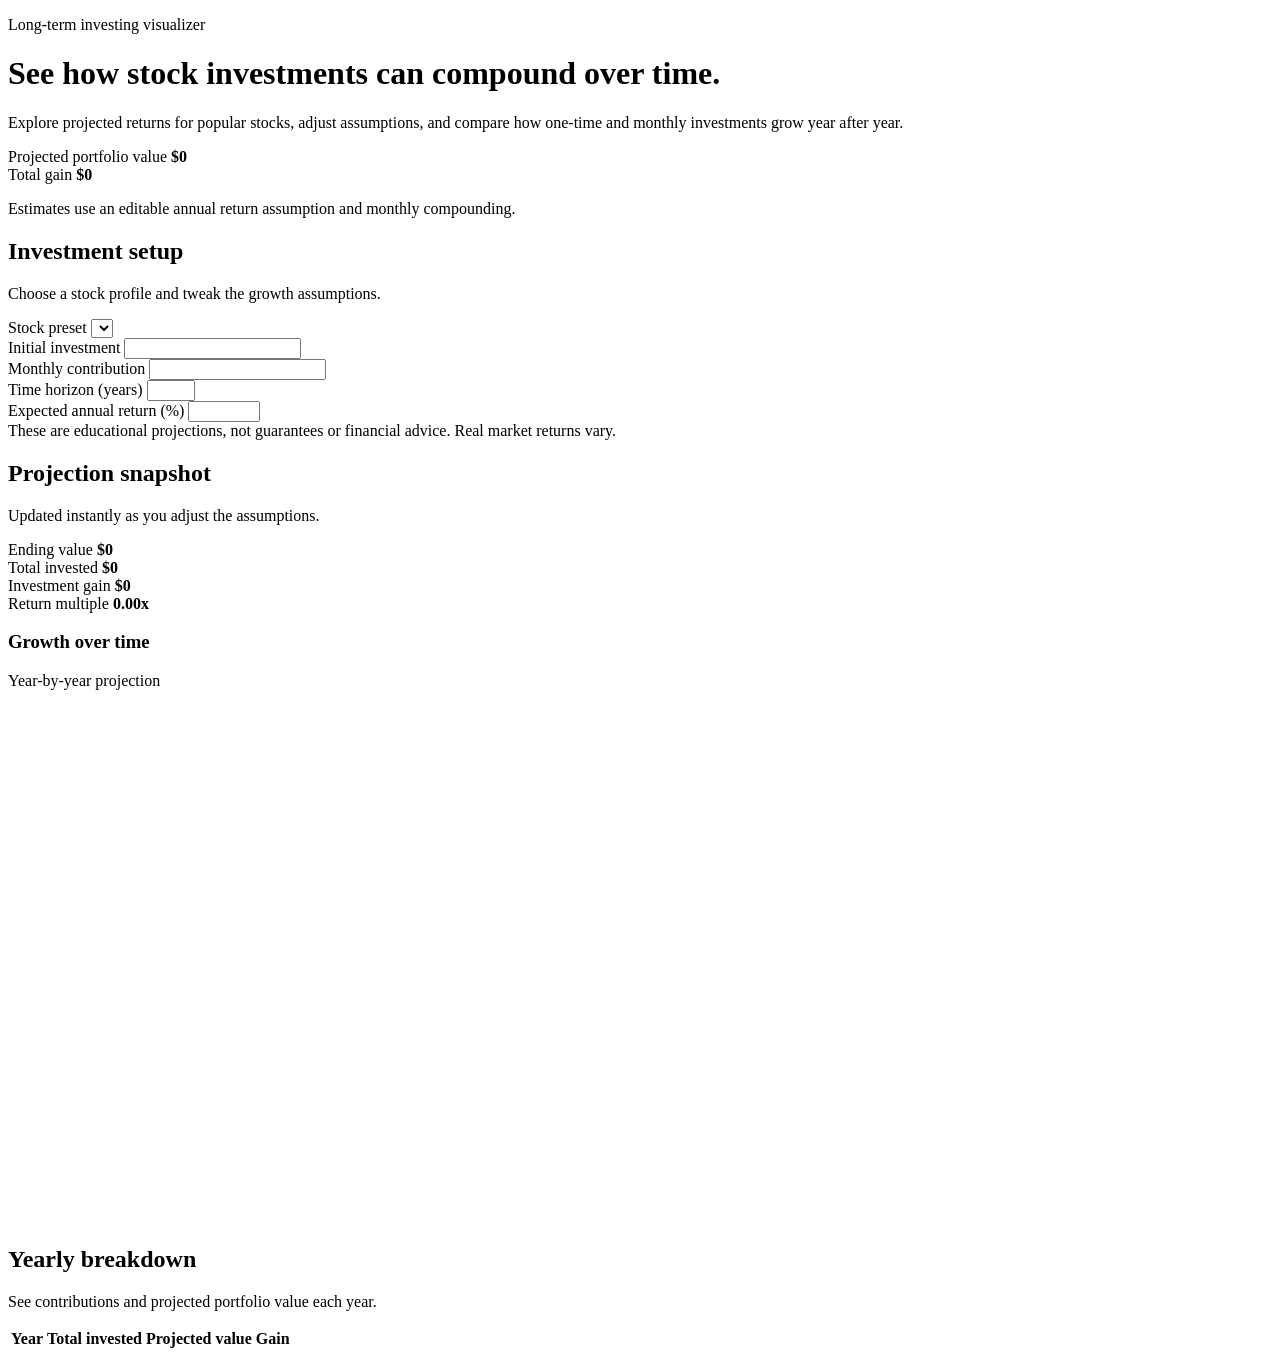
==== index.html @ 7ef314bb "Rename Claude_t1/index.html to index.html" ====
<!DOCTYPE html>
<html lang="en">
  <head>
    <meta charset="UTF-8" />
    <meta name="viewport" content="width=device-width, initial-scale=1.0" />
    <title>Stock Return Forecaster</title>
    <link rel="stylesheet" href="./styles.css" />
  </head>
  <body>
    <div class="page-shell">
      <header class="hero">
        <div class="hero-copy">
          <p class="eyebrow">Long-term investing visualizer</p>
          <h1>See how stock investments can compound over time.</h1>
          <p class="hero-text">
            Explore projected returns for popular stocks, adjust assumptions,
            and compare how one-time and monthly investments grow year after
            year.
          </p>
        </div>
        <div class="hero-card">
          <div class="hero-stat">
            <span class="label">Projected portfolio value</span>
            <strong id="heroFutureValue">$0</strong>
          </div>
          <div class="hero-stat">
            <span class="label">Total gain</span>
            <strong id="heroGain">$0</strong>
          </div>
          <p class="hero-note">
            Estimates use an editable annual return assumption and monthly
            compounding.
          </p>
        </div>
      </header>

      <main class="content-grid">
        <section class="panel controls-panel">
          <div class="panel-heading">
            <h2>Investment setup</h2>
            <p>Choose a stock profile and tweak the growth assumptions.</p>
          </div>

          <div class="control-group">
            <label for="stockSelect">Stock preset</label>
            <select id="stockSelect"></select>
          </div>

          <div class="control-grid">
            <div class="control-group">
              <label for="initialInvestment">Initial investment</label>
              <input id="initialInvestment" type="number" min="0" step="100" />
            </div>
            <div class="control-group">
              <label for="monthlyContribution">Monthly contribution</label>
              <input id="monthlyContribution" type="number" min="0" step="50" />
            </div>
            <div class="control-group">
              <label for="years">Time horizon (years)</label>
              <input id="years" type="number" min="1" max="50" step="1" />
            </div>
            <div class="control-group">
              <label for="annualReturn">Expected annual return (%)</label>
              <input id="annualReturn" type="number" min="-50" max="50" step="0.1" />
            </div>
          </div>

          <div class="preset-notes" id="presetNotes"></div>

          <div class="disclaimer">
            These are educational projections, not guarantees or financial
            advice. Real market returns vary.
          </div>
        </section>

        <section class="panel results-panel">
          <div class="panel-heading">
            <h2>Projection snapshot</h2>
            <p>Updated instantly as you adjust the assumptions.</p>
          </div>

          <div class="metric-grid">
            <article class="metric-card">
              <span class="metric-label">Ending value</span>
              <strong class="metric-value" id="futureValue">$0</strong>
            </article>
            <article class="metric-card">
              <span class="metric-label">Total invested</span>
              <strong class="metric-value" id="totalInvested">$0</strong>
            </article>
            <article class="metric-card">
              <span class="metric-label">Investment gain</span>
              <strong class="metric-value" id="totalGain">$0</strong>
            </article>
            <article class="metric-card">
              <span class="metric-label">Return multiple</span>
              <strong class="metric-value" id="returnMultiple">0.00x</strong>
            </article>
          </div>

          <div class="chart-panel">
            <div class="chart-header">
              <h3>Growth over time</h3>
              <span id="chartCaption">Year-by-year projection</span>
            </div>
            <svg id="projectionChart" viewBox="0 0 760 320" role="img" aria-label="Investment projection chart"></svg>
          </div>
        </section>

        <section class="panel table-panel">
          <div class="panel-heading">
            <h2>Yearly breakdown</h2>
            <p>See contributions and projected portfolio value each year.</p>
          </div>
          <div class="table-wrap">
            <table>
              <thead>
                <tr>
                  <th>Year</th>
                  <th>Total invested</th>
                  <th>Projected value</th>
                  <th>Gain</th>
                </tr>
              </thead>
              <tbody id="projectionTableBody"></tbody>
            </table>
          </div>
        </section>
      </main>
    </div>

    <script src="./script.js"></script>
  </body>
</html>
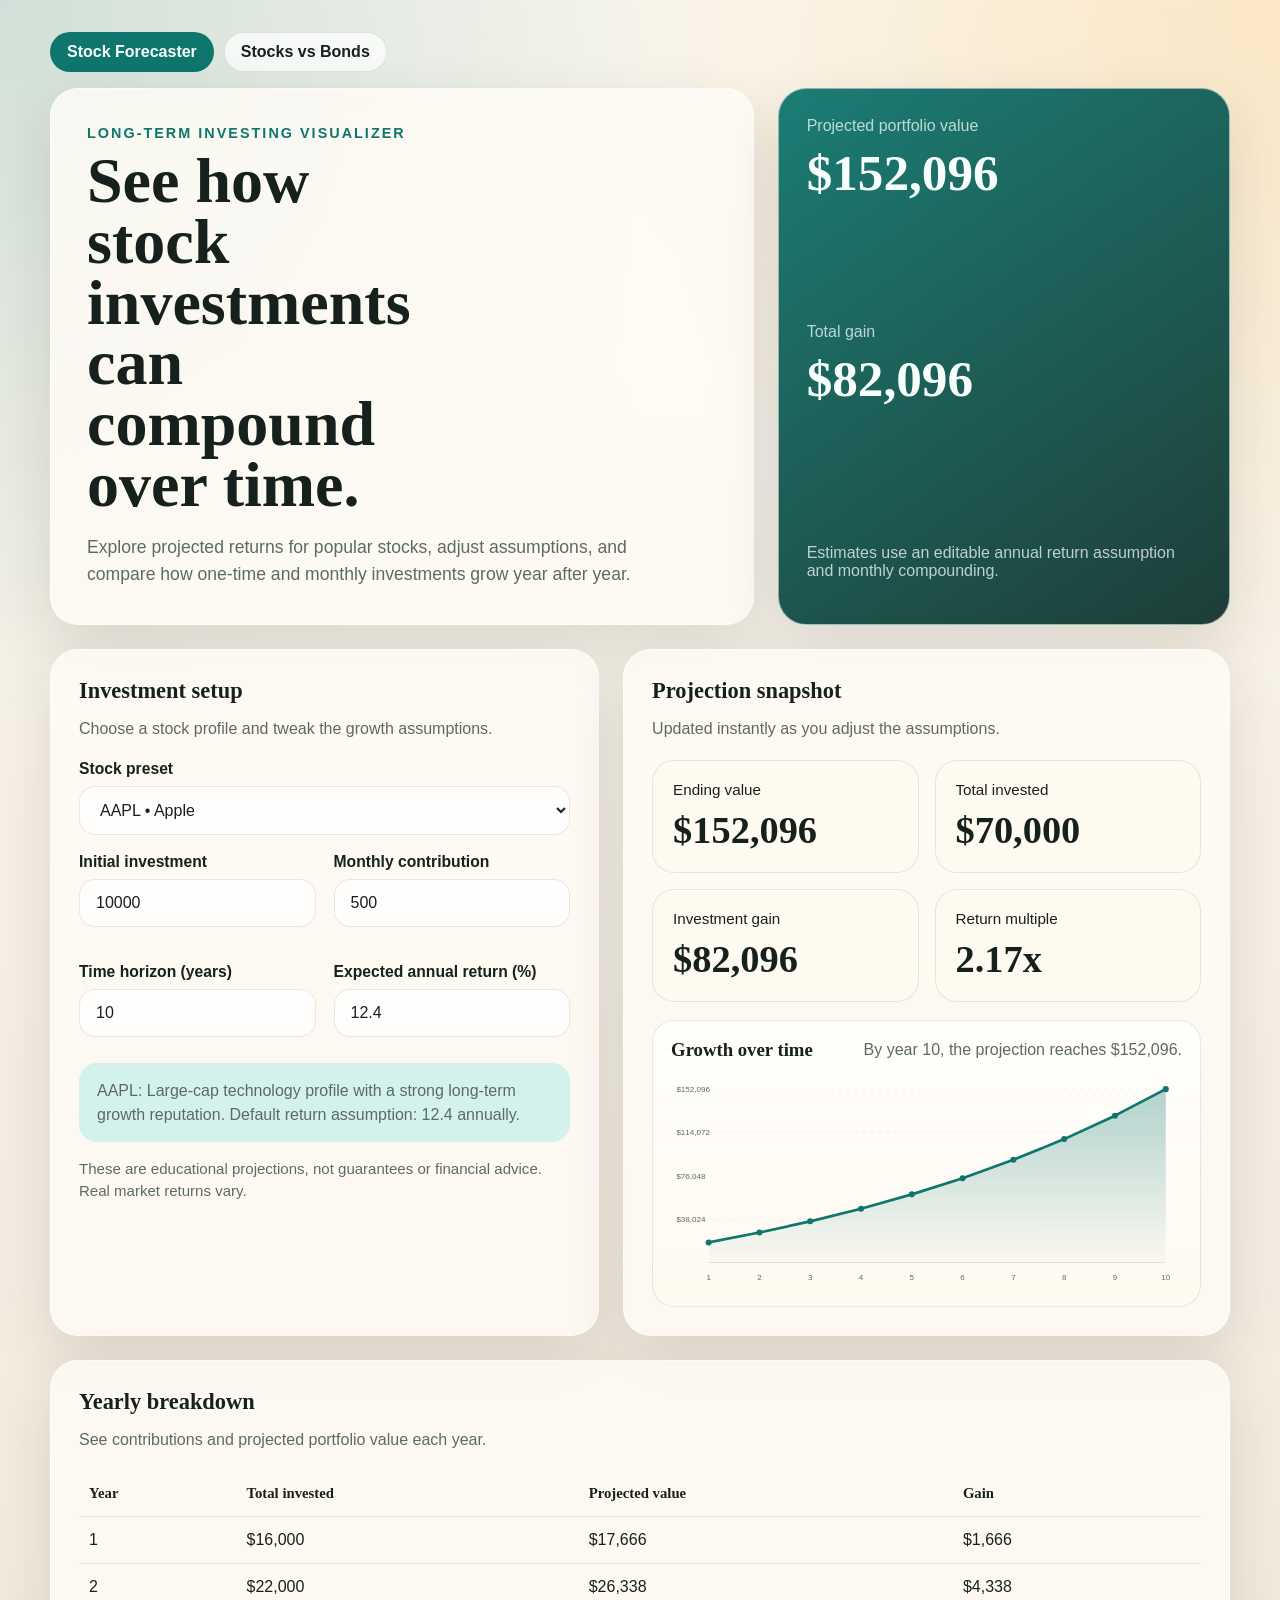
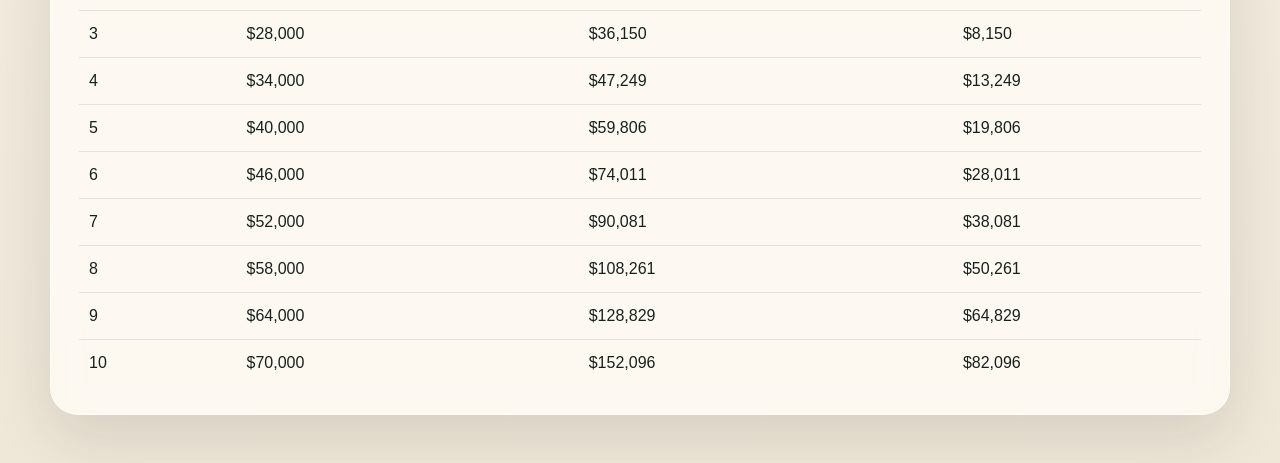
==== commit addc0756: "first commit" ====
--- a/index.html
+++ b/index.html
@@ -8,6 +8,11 @@
   </head>
   <body>
     <div class="page-shell">
+      <nav class="site-nav">
+        <a class="nav-link nav-link-active" href="./index.html">Stock Forecaster</a>
+        <a class="nav-link" href="./compare.html">Stocks vs Bonds</a>
+      </nav>
+
       <header class="hero">
         <div class="hero-copy">
           <p class="eyebrow">Long-term investing visualizer</p>
--- a/styles.css
+++ b/styles.css
@@ -0,0 +1,401 @@
+:root {
+  --bg: #f3efe7;
+  --surface: rgba(255, 252, 246, 0.82);
+  --surface-strong: #fffaf0;
+  --ink: #16211d;
+  --muted: #5d6a64;
+  --accent: #0f766e;
+  --accent-soft: #d4f2ec;
+  --accent-2: #f59e0b;
+  --line: rgba(22, 33, 29, 0.1);
+  --shadow: 0 22px 60px rgba(33, 36, 22, 0.12);
+}
+
+* {
+  box-sizing: border-box;
+}
+
+body {
+  margin: 0;
+  min-height: 100vh;
+  font-family: "Avenir Next", "Trebuchet MS", sans-serif;
+  color: var(--ink);
+  background:
+    radial-gradient(circle at top left, rgba(15, 118, 110, 0.18), transparent 30%),
+    radial-gradient(circle at top right, rgba(245, 158, 11, 0.18), transparent 28%),
+    linear-gradient(180deg, #fbf7ef 0%, #efe7d8 100%);
+}
+
+.page-shell {
+  width: min(1180px, calc(100% - 32px));
+  margin: 0 auto;
+  padding: 32px 0 48px;
+}
+
+.site-nav {
+  display: flex;
+  gap: 10px;
+  flex-wrap: wrap;
+  margin-bottom: 16px;
+}
+
+.nav-link {
+  text-decoration: none;
+  color: var(--ink);
+  padding: 10px 16px;
+  border-radius: 999px;
+  border: 1px solid var(--line);
+  background: rgba(255, 255, 255, 0.72);
+  font-weight: 700;
+}
+
+.nav-link-active {
+  background: var(--accent);
+  color: #f6fffc;
+  border-color: transparent;
+}
+
+.hero {
+  display: grid;
+  grid-template-columns: 1.4fr 0.9fr;
+  gap: 24px;
+  align-items: stretch;
+  margin-bottom: 24px;
+}
+
+.simple-hero h1 {
+  max-width: 12ch;
+}
+
+.hero-copy,
+.hero-card,
+.panel {
+  backdrop-filter: blur(14px);
+  background: var(--surface);
+  border: 1px solid rgba(255, 255, 255, 0.55);
+  box-shadow: var(--shadow);
+  border-radius: 28px;
+}
+
+.hero-copy {
+  padding: 36px;
+}
+
+.eyebrow {
+  margin: 0 0 10px;
+  font-size: 0.9rem;
+  letter-spacing: 0.14em;
+  text-transform: uppercase;
+  color: var(--accent);
+  font-weight: 700;
+}
+
+h1,
+h2,
+h3 {
+  font-family: "Iowan Old Style", "Palatino Linotype", serif;
+  margin: 0;
+}
+
+h1 {
+  font-size: clamp(2.5rem, 5vw, 4.8rem);
+  line-height: 0.95;
+  max-width: 11ch;
+}
+
+.hero-text,
+.panel-heading p,
+.hero-note,
+.preset-notes,
+.disclaimer,
+.label,
+#chartCaption {
+  color: var(--muted);
+}
+
+.hero-text {
+  max-width: 58ch;
+  font-size: 1.1rem;
+  line-height: 1.55;
+  margin: 18px 0 0;
+}
+
+.hero-card {
+  padding: 28px;
+  display: flex;
+  flex-direction: column;
+  justify-content: space-between;
+  background:
+    linear-gradient(145deg, rgba(15, 118, 110, 0.95), rgba(18, 51, 46, 0.95)),
+    var(--surface);
+  color: #f6fffc;
+}
+
+.hero-card .label,
+.hero-card .hero-note {
+  color: rgba(246, 255, 252, 0.74);
+}
+
+.hero-stat strong {
+  display: block;
+  margin-top: 8px;
+  font-size: clamp(2rem, 4vw, 3.3rem);
+  font-family: "Iowan Old Style", "Palatino Linotype", serif;
+}
+
+.content-grid {
+  display: grid;
+  grid-template-columns: 0.95fr 1.05fr;
+  gap: 24px;
+}
+
+.panel {
+  padding: 28px;
+}
+
+.results-panel,
+.table-panel {
+  grid-column: auto;
+}
+
+.table-panel {
+  grid-column: 1 / -1;
+}
+
+.panel-heading {
+  margin-bottom: 22px;
+}
+
+.panel-heading h2 {
+  font-size: 1.4rem;
+  margin-bottom: 4px;
+}
+
+.control-group {
+  display: flex;
+  flex-direction: column;
+  gap: 8px;
+  margin-bottom: 18px;
+}
+
+.control-grid {
+  display: grid;
+  grid-template-columns: repeat(2, minmax(0, 1fr));
+  gap: 18px;
+}
+
+label {
+  font-weight: 700;
+  font-size: 0.98rem;
+}
+
+input,
+select {
+  width: 100%;
+  border: 1px solid var(--line);
+  border-radius: 16px;
+  padding: 14px 16px;
+  font: inherit;
+  color: var(--ink);
+  background: rgba(255, 255, 255, 0.8);
+}
+
+input:focus,
+select:focus {
+  outline: 2px solid rgba(15, 118, 110, 0.18);
+  border-color: rgba(15, 118, 110, 0.45);
+}
+
+.preset-notes {
+  border-radius: 18px;
+  background: var(--accent-soft);
+  padding: 16px 18px;
+  line-height: 1.45;
+  margin-top: 8px;
+}
+
+.disclaimer {
+  margin-top: 16px;
+  font-size: 0.94rem;
+  line-height: 1.45;
+}
+
+.metric-grid {
+  display: grid;
+  grid-template-columns: repeat(2, minmax(0, 1fr));
+  gap: 16px;
+  margin-bottom: 18px;
+}
+
+.metric-card {
+  padding: 20px;
+  border-radius: 22px;
+  background: var(--surface-strong);
+  border: 1px solid var(--line);
+}
+
+.metric-label {
+  display: block;
+  font-size: 0.95rem;
+  margin-bottom: 10px;
+}
+
+.metric-value {
+  font-family: "Iowan Old Style", "Palatino Linotype", serif;
+  font-size: clamp(1.5rem, 3vw, 2.4rem);
+}
+
+.chart-panel {
+  border: 1px solid var(--line);
+  border-radius: 22px;
+  background: linear-gradient(180deg, rgba(255, 255, 255, 0.76), rgba(255, 250, 240, 0.96));
+  padding: 18px;
+}
+
+.chart-header {
+  display: flex;
+  justify-content: space-between;
+  align-items: center;
+  gap: 12px;
+  margin-bottom: 12px;
+}
+
+#projectionChart {
+  width: 100%;
+  height: auto;
+  display: block;
+}
+
+.table-wrap {
+  overflow-x: auto;
+}
+
+.compare-notes,
+.compare-summary {
+  display: grid;
+  grid-template-columns: repeat(2, minmax(0, 1fr));
+  gap: 16px;
+  margin-top: 18px;
+}
+
+.mini-note {
+  border-radius: 20px;
+  border: 1px solid var(--line);
+  background: var(--surface-strong);
+  padding: 18px;
+}
+
+.mini-note p {
+  margin: 10px 0 0;
+  color: var(--muted);
+}
+
+.compare-bars {
+  display: grid;
+  gap: 18px;
+}
+
+.compare-bar-card {
+  border: 1px solid var(--line);
+  border-radius: 20px;
+  background: var(--surface-strong);
+  padding: 18px;
+}
+
+.compare-bar-label-row {
+  display: flex;
+  justify-content: space-between;
+  gap: 12px;
+  align-items: center;
+  margin-bottom: 12px;
+  font-weight: 700;
+}
+
+.compare-bar-track {
+  height: 26px;
+  border-radius: 999px;
+  background: rgba(22, 33, 29, 0.08);
+  overflow: hidden;
+}
+
+.compare-bar {
+  height: 100%;
+  border-radius: 999px;
+  min-width: 2px;
+}
+
+.compare-bar-stocks {
+  background: linear-gradient(90deg, #0f766e, #34d399);
+}
+
+.compare-bar-bonds {
+  background: linear-gradient(90deg, #b7791f, #f59e0b);
+}
+
+.compare-takeaway {
+  font-size: clamp(1.1rem, 2.4vw, 1.6rem);
+}
+
+table {
+  width: 100%;
+  border-collapse: collapse;
+  min-width: 620px;
+}
+
+th,
+td {
+  text-align: left;
+  padding: 14px 10px;
+  border-bottom: 1px solid var(--line);
+}
+
+th {
+  font-family: "Iowan Old Style", "Palatino Linotype", serif;
+  font-size: 0.92rem;
+}
+
+tbody tr:last-child td {
+  border-bottom: none;
+}
+
+tbody tr:hover {
+  background: rgba(15, 118, 110, 0.05);
+}
+
+@media (max-width: 960px) {
+  .hero,
+  .content-grid {
+    grid-template-columns: 1fr;
+  }
+}
+
+@media (max-width: 680px) {
+  .page-shell {
+    width: min(100% - 20px, 1180px);
+    padding-top: 20px;
+  }
+
+  .hero-copy,
+  .hero-card,
+  .panel {
+    border-radius: 22px;
+  }
+
+  .hero-copy,
+  .hero-card,
+  .panel {
+    padding: 20px;
+  }
+
+  .control-grid,
+  .metric-grid,
+  .compare-notes,
+  .compare-summary {
+    grid-template-columns: 1fr;
+  }
+
+  .chart-header {
+    flex-direction: column;
+    align-items: flex-start;
+  }
+}
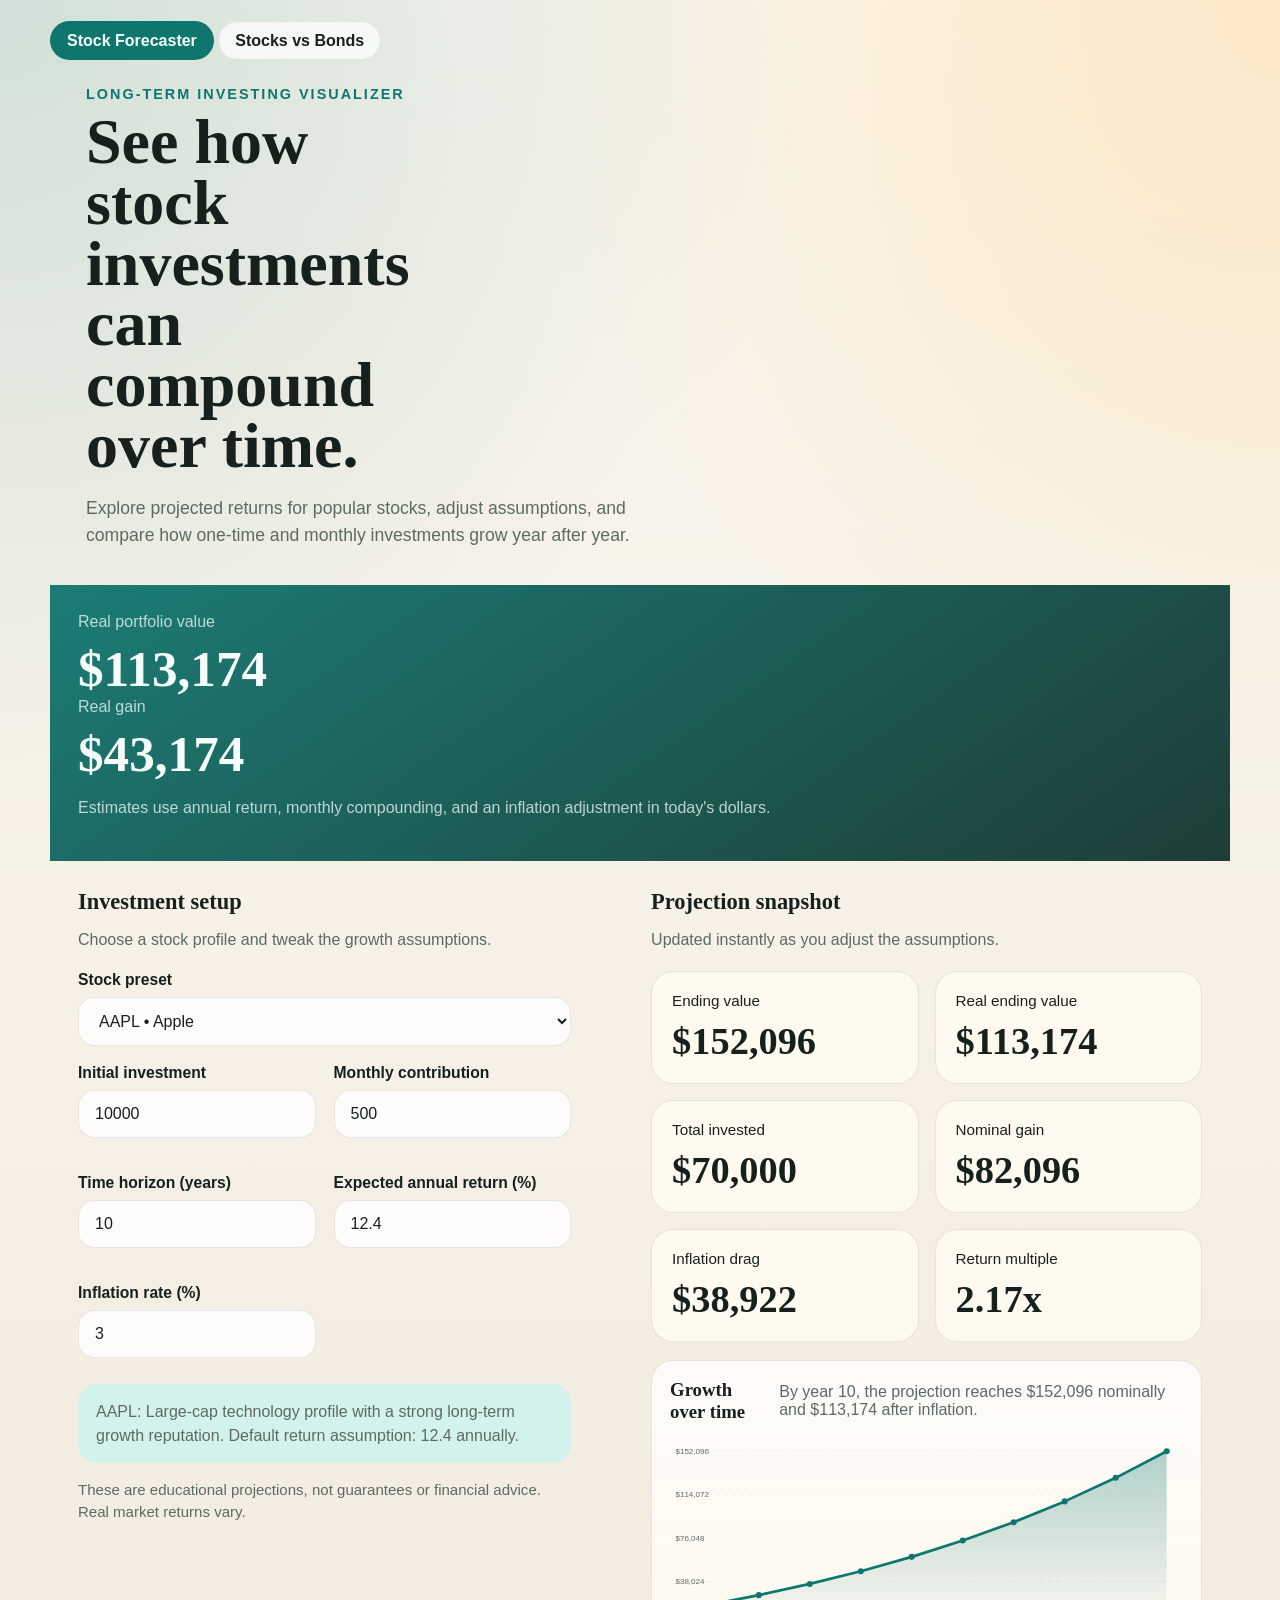
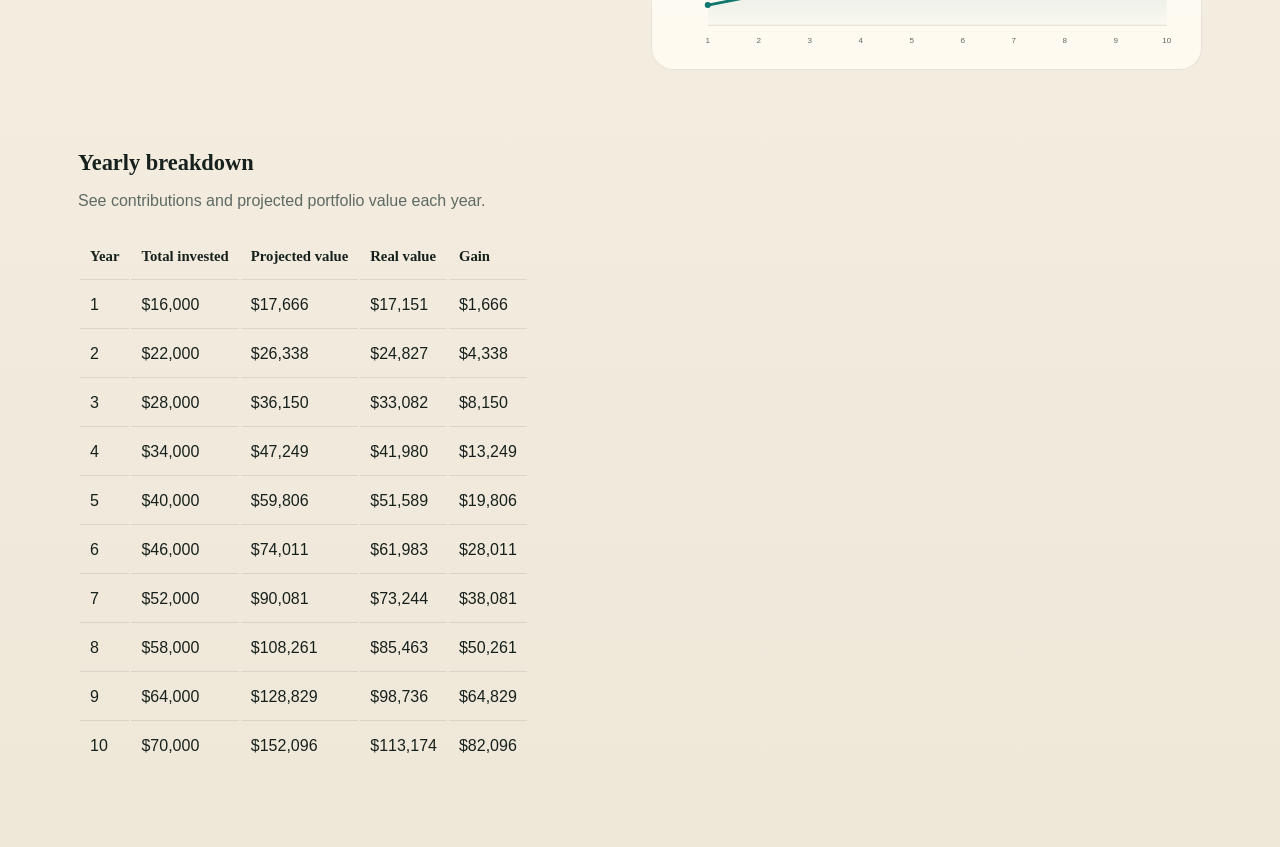
==== commit fe37ba34: "Merge branch 'main' of https://github.com/tanmayv765/Graphic1" ====
--- a/index.html
+++ b/index.html
@@ -12,7 +12,6 @@
         <a class="nav-link nav-link-active" href="./index.html">Stock Forecaster</a>
         <a class="nav-link" href="./compare.html">Stocks vs Bonds</a>
       </nav>
-
       <header class="hero">
         <div class="hero-copy">
           <p class="eyebrow">Long-term investing visualizer</p>
@@ -25,16 +24,16 @@
         </div>
         <div class="hero-card">
           <div class="hero-stat">
-            <span class="label">Projected portfolio value</span>
+            <span class="label">Real portfolio value</span>
             <strong id="heroFutureValue">$0</strong>
           </div>
           <div class="hero-stat">
-            <span class="label">Total gain</span>
+            <span class="label">Real gain</span>
             <strong id="heroGain">$0</strong>
           </div>
           <p class="hero-note">
-            Estimates use an editable annual return assumption and monthly
-            compounding.
+            Estimates use annual return, monthly compounding, and an inflation
+            adjustment in today's dollars.
           </p>
         </div>
       </header>
@@ -68,6 +67,10 @@
               <label for="annualReturn">Expected annual return (%)</label>
               <input id="annualReturn" type="number" min="-50" max="50" step="0.1" />
             </div>
+            <div class="control-group">
+              <label for="inflationRate">Inflation rate (%)</label>
+              <input id="inflationRate" type="number" min="0" max="20" step="0.1" />
+            </div>
           </div>
 
           <div class="preset-notes" id="presetNotes"></div>
@@ -90,12 +93,20 @@
               <strong class="metric-value" id="futureValue">$0</strong>
             </article>
             <article class="metric-card">
+              <span class="metric-label">Real ending value</span>
+              <strong class="metric-value" id="realFutureValue">$0</strong>
+            </article>
+            <article class="metric-card">
               <span class="metric-label">Total invested</span>
               <strong class="metric-value" id="totalInvested">$0</strong>
             </article>
             <article class="metric-card">
-              <span class="metric-label">Investment gain</span>
+              <span class="metric-label">Nominal gain</span>
               <strong class="metric-value" id="totalGain">$0</strong>
+            </article>
+            <article class="metric-card">
+              <span class="metric-label">Inflation drag</span>
+              <strong class="metric-value" id="inflationDrag">$0</strong>
             </article>
             <article class="metric-card">
               <span class="metric-label">Return multiple</span>
@@ -124,6 +135,7 @@
                   <th>Year</th>
                   <th>Total invested</th>
                   <th>Projected value</th>
+                  <th>Real value</th>
                   <th>Gain</th>
                 </tr>
               </thead>
--- a/styles.css
+++ b/styles.css
@@ -32,6 +32,7 @@
   padding: 32px 0 48px;
 }
 
+<<<<<<< HEAD
 .site-nav {
   display: flex;
   gap: 10px;
@@ -55,6 +56,8 @@
   border-color: transparent;
 }
 
+=======
+>>>>>>> 0fc5225c07d88a47848b3757f862a1bba7ecfca6
 .hero {
   display: grid;
   grid-template-columns: 1.4fr 0.9fr;
@@ -63,10 +66,13 @@
   margin-bottom: 24px;
 }
 
+<<<<<<< HEAD
 .simple-hero h1 {
   max-width: 12ch;
 }
 
+=======
+>>>>>>> 0fc5225c07d88a47848b3757f862a1bba7ecfca6
 .hero-copy,
 .hero-card,
 .panel {
@@ -270,6 +276,7 @@
   overflow-x: auto;
 }
 
+<<<<<<< HEAD
 .compare-notes,
 .compare-summary {
   display: grid;
@@ -336,6 +343,8 @@
   font-size: clamp(1.1rem, 2.4vw, 1.6rem);
 }
 
+=======
+>>>>>>> 0fc5225c07d88a47848b3757f862a1bba7ecfca6
 table {
   width: 100%;
   border-collapse: collapse;
@@ -388,9 +397,13 @@
   }
 
   .control-grid,
+<<<<<<< HEAD
   .metric-grid,
   .compare-notes,
   .compare-summary {
+=======
+  .metric-grid {
+>>>>>>> 0fc5225c07d88a47848b3757f862a1bba7ecfca6
     grid-template-columns: 1fr;
   }
 
